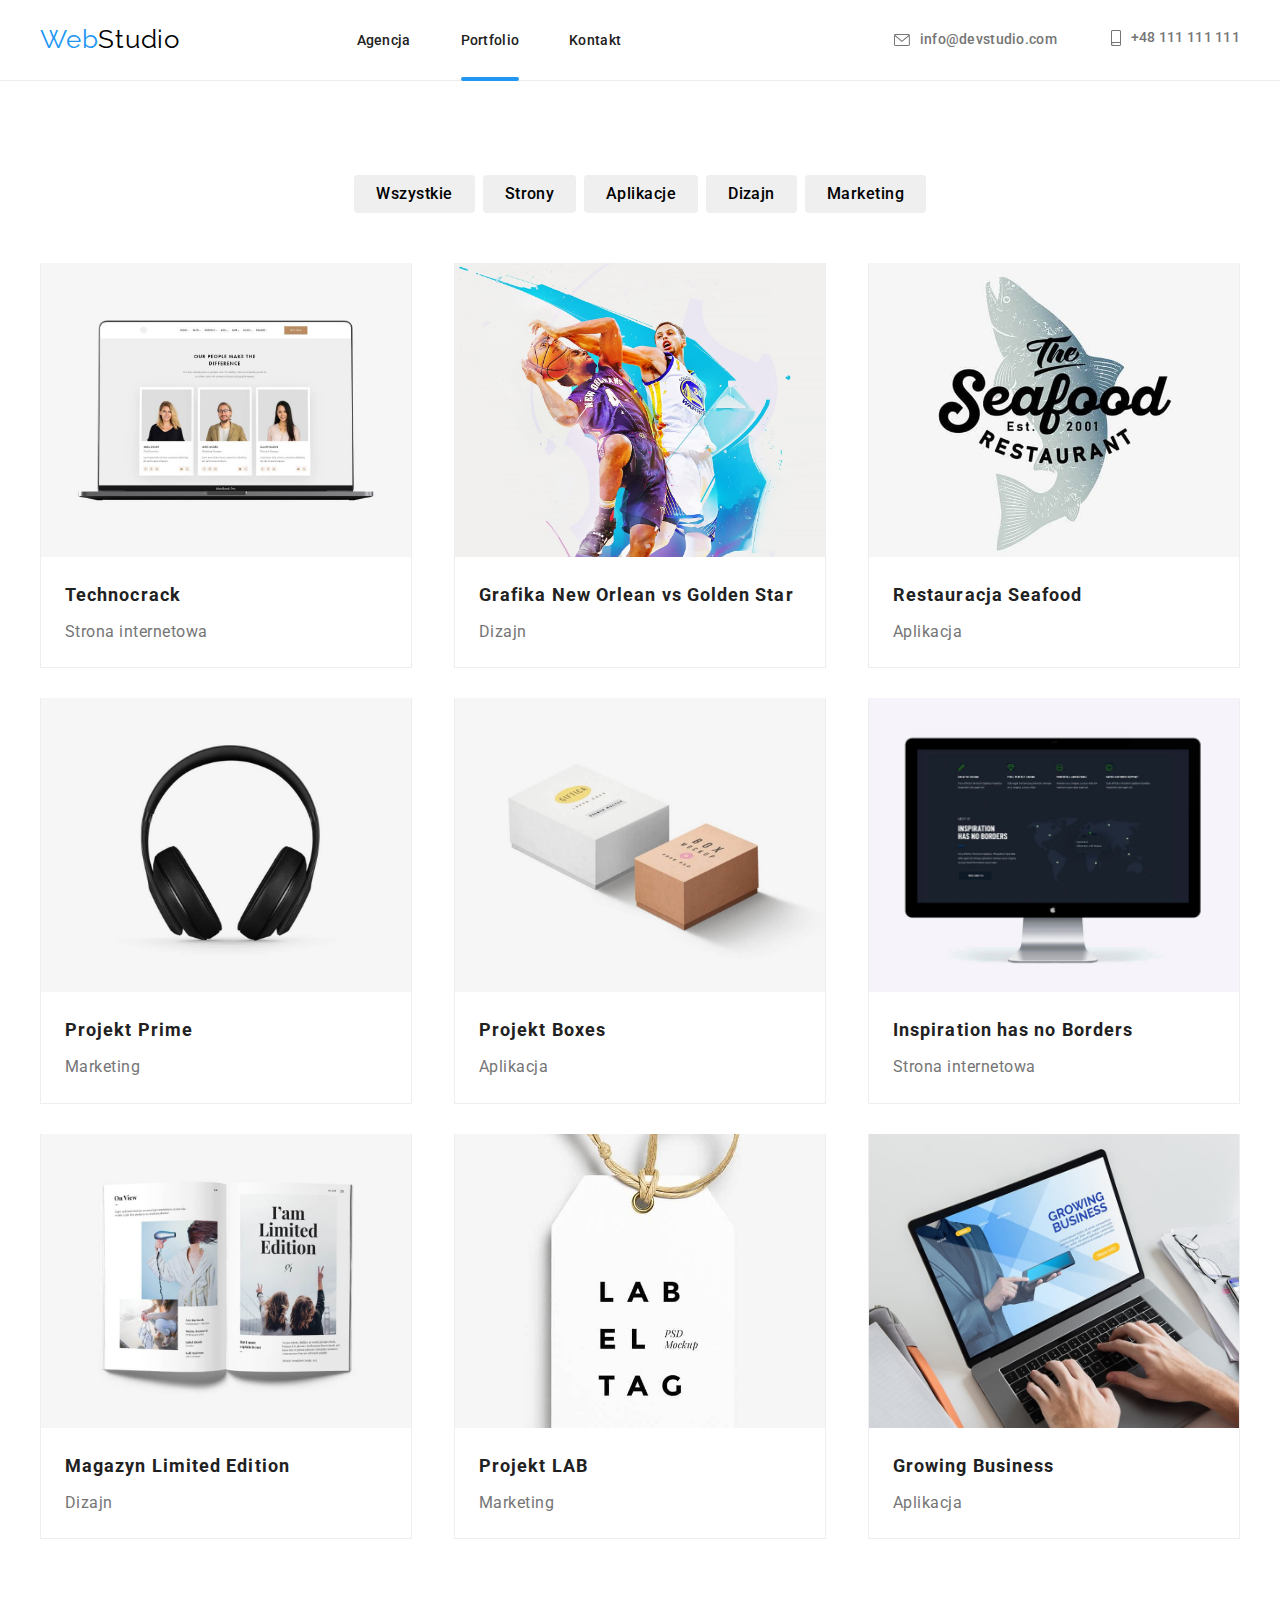
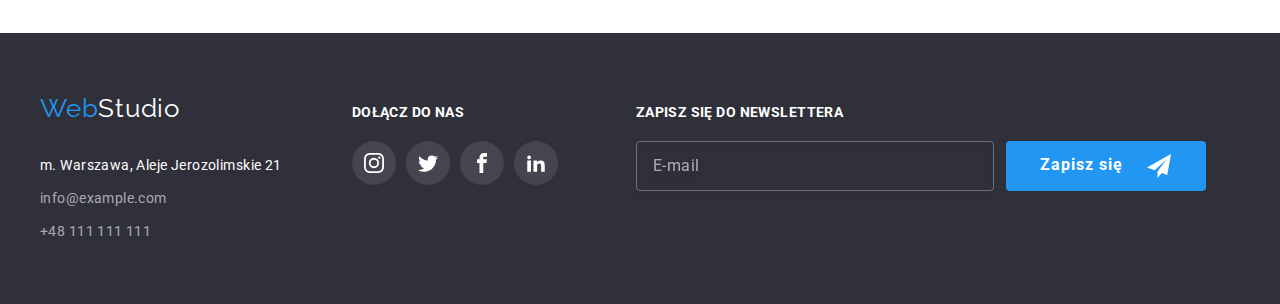
==== portfolio.html @ 0ddc04a1 "clone repository" ====
<!DOCTYPE html>
<html lang="pl"> 
<head>
    <meta charset="UTF-8">
    <meta http-equiv="X-UA-Compatible" content="IE=edge">
    <meta name="viewport" content="width=device-width, initial-scale=1.0">
    <title>Portfolio</title>
    <link
    rel="stylesheet"
    href="https://cdnjs.cloudflare.com/ajax/libs/modern-normalize/1.0.0/modern-normalize.min.css"/>
    <link rel="stylesheet" href="css/styles.css"/>
</head>
<body>
    <header>
      <div class="headline">
      <div class="container">
        <a href="" class="main-logo"><span class="first-word">Web</span>Studio</a>
        <nav class="menu">
          <ul class="menu-list">
            <li><a href="index.html" class="link">Agencja</a></li>
            <li><a href="portfolio.html" class="link active">Portfolio</a></li>
            <li><a href="/kontakt" class="link">Kontakt</a></li>
          </ul>
        </nav>
        <ul class="header-contact">
        <li><a href="mailto:info@devstudio.com" class="header-mail"><div class="contact-icons"><svg width="16px" height="12px"><use href="./images/icons.svg#icon-envelope"></use></svg>info@devstudio.com</div></a></li>
      <li><a href="tel:+48111111111" class="header-tel"><div class="contact-icons"><svg width="10px" height="16px"><use href="./images/icons.svg#icon-smartphone"></use></svg>+48 111 111 111</div></a></li>
      </ul>
      </div>
    </div>
    </header>
    <main> 
      <section class="section">
        <div class="container">
        <ul class="buttons">
            <li>
                <button type="button" class="first-button">Wszystkie</button>
            </li>
            <li>
                <button type="button" class="second-button">Strony</button>
            </li>
            <li>
                <button type="button" class="third-button">Aplikacje</button>
            </li>
            <li>
                <button type="button" class="fourth-button">Dizajn</button>
            </li>
            <li>
                <button type="button" class="fifth-button">Marketing</button>
            </li>
        </ul>
        <ul class="project-list"> 
              <li>
                <figure class="project-cards">
                  <div class="hidden">
                  <img class="project-images" src=images/portfolio-photo1.jpg alt="Zdjęcie laptopa z profilami trzech osób" 
                  width="370" height="294">
                  <p class="hidden-descriptions">Technocrack jest popularną platformą wykorzystywaną do rozpowszechniania koronawirusa. Firmy wykorzystują tę platformę do celów szpiegowskich i ataków na niezabezpieczone serwery konkurencji</p>
                  </div>
                  <figcaption class="images-description">
                    <p class="project-name">Technocrack</p>
                    <p class="project-filtres">Strona internetowa</p>
                  </figcaption>
                </figure>
              </li>
              <li>
                <figure class="project-cards">
                  <div class="hidden">
                  <img class="project-images-second" src=images/portfolio-photo2.jpg alt="Grafika z dwoma mężczyznami grającymi w koszykówkę" 
                  width="370" height="294">
                  <p class="hidden-descriptions">Technocrack jest popularną platformą wykorzystywaną do rozpowszechniania koronawirusa. Firmy wykorzystują tę platformę do celów szpiegowskich i ataków na niezabezpieczone serwery konkurencji</p> 
                </div>
                  <figcaption class="images-description">
                    <p class="project-name">Grafika New Orlean vs Golden Star</p>
                    <p class="project-filtres">Dizajn</p>
                  </figcaption>
                </figure>
              </li>
              <li>
                <figure class="project-cards">
                  <div class="hidden">
                  <img class="project-images" src=images/portfolio-photo3.jpg alt="Logo restauracji Seafood" width="370" height="294">
                  <p class="hidden-descriptions">Technocrack jest popularną platformą wykorzystywaną do rozpowszechniania koronawirusa. Firmy wykorzystują tę platformę do celów szpiegowskich i ataków na niezabezpieczone serwery konkurencji</p>
                </div>
                  <figcaption class="images-description">
                    <p class="project-name">Restauracja Seafood</p>
                    <p class="project-filtres">Aplikacja</p>
                  </figcaption>
                </figure>
              </li>
              <li>
                <figure class="project-cards">
                  <div class="hidden">
                  <img class="project-images" src=images/portfolio-photo4.jpg alt="Czarne słuchawki" width="370" height="294">
                  <p class="hidden-descriptions">Technocrack jest popularną platformą wykorzystywaną do rozpowszechniania koronawirusa. Firmy wykorzystują tę platformę do celów szpiegowskich i ataków na niezabezpieczone serwery konkurencji</p>
                </div>
                  <figcaption class="images-description">
                    <p class="project-name">Projekt Prime</p>
                    <p class="project-filtres">Marketing</p>
                  </figcaption>
                </figure>
              </li>
              <li>
                <figure class="project-cards">
                  <div class="hidden">
                  <img class="project-images" src=images/portfolio-photo5.jpg alt="Dwa pudełka" width="370" height="294">
                  <p class="hidden-descriptions">Technocrack jest popularną platformą wykorzystywaną do rozpowszechniania koronawirusa. Firmy wykorzystują tę platformę do celów szpiegowskich i ataków na niezabezpieczone serwery konkurencji</p>
                </div>
                  <figcaption class="images-description">
                    <p class="project-name">Projekt Boxes</p>
                    <p class="project-filtres">Aplikacja</p>
                  </figcaption>
                </figure>
              </li>
              <li>
                <figure class="project-cards">
                  <div class="hidden">
                  <img class="project-images" src=images/portfolio-photo6.jpg alt="Ekran monitora z otwartą stroną internetową" 
                  width="370" height="294">
                  <p class="hidden-descriptions">Technocrack jest popularną platformą wykorzystywaną do rozpowszechniania koronawirusa. Firmy wykorzystują tę platformę do celów szpiegowskich i ataków na niezabezpieczone serwery konkurencji</p>
                </div>
                  <figcaption class="images-description">
                    <p class="project-name">Inspiration has no Borders</p>
                    <p class="project-filtres">Strona internetowa</p>
                  </figcaption>
                </figure>
              </li>
              <li>
                <figure class="project-cards">
                  <div class="hidden">
                  <img class="project-images" src=images/portfolio-photo7.jpg alt="Otwarte czasopismo" width="370" height="294">
                  <p class="hidden-descriptions">Technocrack jest popularną platformą wykorzystywaną do rozpowszechniania koronawirusa. Firmy wykorzystują tę platformę do celów szpiegowskich i ataków na niezabezpieczone serwery konkurencji</p>
                </div>
                  <figcaption class="images-description">
                    <p class="project-name">Magazyn Limited Edition</p>
                    <p class="project-filtres">Dizajn</p>
                  </figcaption>
                </figure>
              </li>
              <li>
                <figure class="project-cards">
                  <div class="hidden">
                  <img class="project-images" src=images/portfolio-photo8.jpg alt="Etykieta z logiem marki" width="370" height="294">
                  <p class="hidden-descriptions">Technocrack jest popularną platformą wykorzystywaną do rozpowszechniania koronawirusa. Firmy wykorzystują tę platformę do celów szpiegowskich i ataków na niezabezpieczone serwery konkurencji</p> 
                </div>
                  <figcaption class="images-description">
                    <p class="project-name">Projekt LAB</p>
                    <p class="project-filtres">Marketing</p>
                  </figcaption>
                </figure>
              </li>
              <li>
                <figure class="project-cards">
                  <div class="hidden">
                  <img class="project-images" src=images/portfolio-photo9.jpg alt="Mężczyzna piszący na laptopie" width="370" height="294">
                  <p class="hidden-descriptions">Technocrack jest popularną platformą wykorzystywaną do rozpowszechniania koronawirusa. Firmy wykorzystują tę platformę do celów szpiegowskich i ataków na niezabezpieczone serwery konkurencji</p>
                </div>
                  <figcaption class="images-description">
                    <p class="project-name">Growing Business</p>
                    <p class="project-filtres">Aplikacja</p>
                  </figcaption>
                </figure>
              </li>
        </ul>
      </div>
      </section>
    </main>
    <footer>
      <div class="container footer-block">
      <div class="footer-description"> 
      <a href="" class="footer-logo"><span class="first-word">Web</span>Studio</a>
      <address>
        <p class="address">m. Warszawa, Aleje Jerozolimskie 21</p>
        <ul class="footer-contact">
       <li><a href="mailto:info@devstudio.com" class="footer-mail">info@example.com </a></li>
        <li><a href="tel:+48111111111" class="footer-tel">+48 111 111 111</a></li>
      </ul>
      </address>
</div>
<div class="footer-social-media">
  <p class="footer-media">Dołącz do nas</p>
  <ul class="social-media">
    <li>
      <a href="https://www.instagram.com/" class="footer-media-icons">
      <svg width="20px" height="20px">
        <use href="./images/icons.svg#icon-instagram"></use>
      </svg>
      </a>
    </li>
    <li>
      <a href="https://twitter.com/" class="footer-media-icons">
      <svg width="20px" height="20px">
      <use href="./images/icons.svg#icon-twitter"></use>
    </svg>
    </a>
  </li>
    <li>
      <a href="https://www.facebook.com/" class="footer-media-icons">
      <svg width="20px" height="20px">
      <use href="./images/icons.svg#icon-facebook"></use>
    </svg>
    </a>
  </li>
    <li>
      <a href="https://linkedin.com/" class="footer-media-icons">
      <svg width="20px" height="20px">
      <use href="./images/icons.svg#icon-linkedin"></use>
    </svg>
    </a>
  </li>
  </ul>
</div>
<div class="newsletter-block">
  <form class="newsletter">
<label class="newsletter-label">
 <p class="newsletter-title">Zapisz się do newslettera</p>
  <input class="newsletter-input" type="email" name="email" placeholder="E-mail"/>
</label>
<button type="submit" class="newsletter-btn">Zapisz się<svg width="24px" height="24px"><use href="./images/icons.svg#icon-icon-send"></use></svg></button>
  </form>
</div>
</div>
    </footer>
</body>
</html>
---- css/styles.css ----
@import url("https://fonts.googleapis.com/css2?family=Montserrat:wght@400;700&family=Raleway:wght@700&family=Roboto:wght@400;500;700;900&display=swap");

*{margin:0;
    padding:0;}

    .active::after {
        content:'';
        position:absolute;
        width: 100%;
height: 4px;
background: #2196F3;
border-radius: 2px;
bottom:-33px;
left:0;
    }
    .active {
    position: relative;
    }

body {
    color: #212121;
    font-family: 'Roboto', 'Raleway', 'Montserrat', sans-serif;
    background: #ffffff;
}

ul {
    list-style-type: none;
}

.container {
    max-width: 1200px;
margin: 0px auto;
padding: 0px;
}
.section {
    padding-top: 94px;
    padding-bottom: 94px;
}

/* -------- HEADER ------ */

.main-logo {
    color: #000000;
    font-family: 'Raleway';
    font-size: 26px;
    text-decoration: none;
    line-height: 1.2;
    letter-spacing: 0.03em; 
}

.first-word {
    color: #2196F3;
}

.link {
    font-weight: 500;
font-size: 14px;
text-decoration: none;
line-height: 1.1;
color:#212121;
letter-spacing: 0.02em;
transition: color 250ms cubic-bezier(0.4, 0, 0.2, 1) 0ms;
}

.link:hover, .link:focus {
    color: #2196F3;  
}

.header-mail, .header-tel {
    color: #757575;
    font-weight: 500;
font-size: 14px;
text-decoration: none;
line-height: 1.1;
letter-spacing: 0.02em;

}

.contact-icons:hover {
    color: #2196F3;
    fill: #2196F3;
}

.contact-icons:focus {
    color: #2196F3;
    fill: #2196F3;
    
}

.contact-icons {
fill:#757575;
transition: fill 250ms cubic-bezier(0.4, 0, 0.2, 1) 0ms, color 250ms cubic-bezier(0.4, 0, 0.2, 1) 0ms;
}


h1 {
    font-weight: 900;
font-size: 44px;
color: #FFFFFF;
line-height: 1.4;
letter-spacing: 0.06em;
margin-bottom: 30px;
}

.main-button {
    width: 200px;
    height: 50px;
    font-weight: 700;
font-size: 16px;
line-height: 1.9;
letter-spacing: 0.06em;
cursor: pointer;
background: #2196F3;
color:#FFFFFF;
border:none;
border-radius: 4px;
border:none;
box-shadow: none;
transition: box-shadow 250ms cubic-bezier(0.4, 0, 0.2, 1) 0ms;
}

.main-button:hover {
    box-shadow: 0px 4px 4px rgba(0, 0, 0, 0.15);
}

.main-button:focus {
    box-shadow: 0px 4px 4px rgba(0, 0, 0, 0.15);
}

.headline> .container {
    display:flex;
    flex-direction: row;
    justify-content:space-between;
    align-items: center;
    height: 80px;
    
}

.headline {
    border-bottom-width: 1px;
    border-bottom-style:  solid;
    border-bottom-color:  #ECECEC;
}

.menu-list > li {
    display: inline-block;
}

.menu-list:nth-child(-n+2) > li {
    margin-right: 46px;
}

.header-contact >li {
    display: inline-block;
}

.header-contact:last-child >li {
    margin-left: 50px;
}

.main-block {
    padding-top: 280px;
background-color: #2F303A;
display:flex;
justify-content: center;
align-items: center;
text-align: center;
padding-bottom: 280px;
background-image: url(../images/background.jpg), url(../images/overlay.png);
background-repeat: no-repeat;
background-position: 50% 50%;
max-width: 1600px;
background-size: cover;
width: 100%;
margin: 0 auto;
height: 600px;
}

.contact-icons {
    display:flex;
    gap:10px;
    justify-content: center;
    align-items: center;
}
/* ------- MAIN index ------- */

.features-list {
    font-size: 14px;
    line-height: 1.7;
    letter-spacing: 0.03em;
    color: #757575;
}

.features-title {
    font-weight: 700;
    line-height: 1.1;
    color: #212121;
    margin-top: 0;
    margin-bottom: 10px;
}

.features-description {
    margin-bottom:-94px;
}

.second-headers {
    font-weight: 700;
font-size: 36px;
line-height: 1.2;
letter-spacing: 0.03em;
text-align: center;
margin-bottom: 50px;
}

.name {
    font-weight: 500;
    font-size: 16px;
    line-height: 1.2;
    letter-spacing: 0.03em;
    text-align: center;
    margin-bottom: 10px;
}

.profession {
    font-size: 16px;
    line-height: 1.2;
    letter-spacing: 0.03em;
    color: #757575;
    text-align: center;
    margin-bottom: 16px;
}

.features-list {
    display: flex;
    flex-direction: row;
    gap:30px;
    
}
  
.images-list{
    display: flex;
    flex-direction: row;
    gap: 30px;
    margin-top: 50px;
}

.team-items{
    padding-left: 0px;
    margin-left: 0px;
display:flex;
    flex-direction:row ;
    gap:30px;
 margin-top: 50px;
}

.team-items  > li{
    width: 270px;
    height: 428px;
    background-color: #FFFFFF;
    box-shadow: 0px 1px 3px rgba(0, 0, 0, 0.12), 0px 1px 1px rgba(0, 0, 0, 0.14), 0px 2px 1px rgba(0, 0, 0, 0.2);
border-radius: 0px 0px 4px 4px;

}

 .team-images{
    margin-bottom: 30px;
    object-fit:cover;
   
   
    
}

.team {
    background-color: #F5F4FA;
}

.features-icons {
    background-color: #F5F4FA;
border-radius: 4px;
margin-bottom: 30px;
width:270px;
          height:120px;
          display:flex;
          align-items: center;
          justify-content: center;

}

.features-list {
    display: flex;
    justify-content: center;
align-items: center;
}

.social-media {
    display:flex;
    flex-direction: row;
    gap:10px;
    justify-content: center;
}
.media-icons {
    background-color: #fff;
border-radius: 50%;
width: 44px;
          height:44px;
          display:flex;
          align-items: center;
          justify-content: center;
          fill: #AFB1B8;
          cursor:pointer;
          transition: fill 250ms cubic-bezier(0.4, 0, 0.2, 1) 0ms,background-color 250ms cubic-bezier(0.4, 0, 0.2, 1) 0ms;
}

.media-icons:hover {
    fill: #fff;
    background-color: #2196F3;  
}

.media-icons:focus {
    fill: #fff;
    background-color: #2196F3; 
}

.clients {
    display:flex;
    flex-direction: row;
    gap:30px;
}
.clients-icons {
    border: 1px solid #AFB1B8;
border-radius: 4px;
width:170px;
 height:92px;
 display:flex;
          align-items: center;
          justify-content: center;
          fill: #afb1b8;
          cursor:pointer;
          transition: fill 250ms cubic-bezier(0.4, 0, 0.2, 1) 0ms, border 250ms cubic-bezier(0.4, 0, 0.2, 1) 0ms;
}

.clients-icons:hover {
   fill:#2196F3;
   border-color:#2196F3;
}
.clients-icons:focus {
    fill:#2196F3;
    border-color:#2196F3;
 }

.images-item {
    position:relative;
    height: 294px;
    width: 370;
}
.images-item >.label {
    position:absolute;
    bottom: 0;
    text-transform: uppercase;
    font-weight: 700;
font-size: 14px;
line-height: 1.1;
text-align: center;
letter-spacing: 0.03em;
background: rgba(47, 48, 58, 0.8);
width: 370px;
height: 70px;
color: #FFFFFF;
padding-top: 27px;
margin:0;
}

/* ---------MAIN portfolio ------- */

.first-button:hover, .second-button:hover, .third-button:hover, .fourth-button:hover, .fifth-button:hover {
    color: #FFFFFF;
    background-color: #2196F3;
    box-shadow: 0px 3px 1px rgba(0, 0, 0, 0.1), 0px 1px 2px rgba(0, 0, 0, 0.08), 0px 2px 2px rgba(0, 0, 0, 0.12);
    border-radius: 4px;
    border-color: #2196F3;
}

.first-button:focus, .second-button:focus, .third-button:focus, .fourth-button:focus, .fifth-button:focus {
    color: #FFFFFF;
    background-color: #2196F3;
    box-shadow: 0px 3px 1px rgba(0, 0, 0, 0.1), 0px 1px 2px rgba(0, 0, 0, 0.08), 0px 2px 2px rgba(0, 0, 0, 0.12);
    border-radius: 4px;
    border-color: #2196F3;
}

.first-button {
    width: 121px;
    height: 38px;
    font-weight: 500;
    font-size: 16px;
    line-height: 1.6;
    letter-spacing: 0.03em;
    cursor: pointer;
    border:none;
    border-radius: 4px;
    transition: color 250ms cubic-bezier(0.4, 0, 0.2, 1) 0ms, box-shadow 250ms cubic-bezier(0.4, 0, 0.2, 1) 0ms,
     border 250ms cubic-bezier(0.4, 0, 0.2, 1) 0ms,
     background-color 250ms cubic-bezier(0.4, 0, 0.2, 1) 0ms;
    
}

.second-button {
    width: 93px;
    height: 38px;
    font-weight: 500;
    font-size: 16px;
    line-height: 1.6;
    letter-spacing: 0.03em;
    cursor: pointer;
    border:none;
    border-radius: 4px;
    transition: color 250ms cubic-bezier(0.4, 0, 0.2, 1) 0ms, box-shadow 250ms cubic-bezier(0.4, 0, 0.2, 1) 0ms,
     border 250ms cubic-bezier(0.4, 0, 0.2, 1) 0ms,
     background-color 250ms cubic-bezier(0.4, 0, 0.2, 1) 0ms;
}

.third-button {
    width: 114px;
    height: 38px;
    font-weight: 500;
    font-size: 16px;
    line-height: 1.6;
    letter-spacing: 0.03em;
    cursor: pointer;
    border: none;
    border-radius: 4px;
    transition: color 250ms cubic-bezier(0.4, 0, 0.2, 1) 0ms, box-shadow 250ms cubic-bezier(0.4, 0, 0.2, 1) 0ms,
     border 250ms cubic-bezier(0.4, 0, 0.2, 1) 0ms,
     background-color 250ms cubic-bezier(0.4, 0, 0.2, 1) 0ms;
}

.fourth-button {
    width: 91px;
    height: 38px;
    font-weight: 500;
    font-size: 16px;
    line-height: 1.6;
    letter-spacing: 0.03em;
    cursor: pointer;
    border: none;
    border-radius: 4px;
    transition: color 250ms cubic-bezier(0.4, 0, 0.2, 1) 0ms, box-shadow 250ms cubic-bezier(0.4, 0, 0.2, 1) 0ms,
     border 250ms cubic-bezier(0.4, 0, 0.2, 1) 0ms,
     background-color 250ms cubic-bezier(0.4, 0, 0.2, 1) 0ms;
}

.fifth-button {
    width: 121px;
    height: 38px;
    font-weight: 500;
    font-size: 16px;
    line-height: 1.6;
    letter-spacing: 0.03em;
    cursor: pointer;
    border: none;
    border-radius: 4px;
    transition: color 250ms cubic-bezier(0.4, 0, 0.2, 1) 0ms, box-shadow 250ms cubic-bezier(0.4, 0, 0.2, 1) 0ms,
     border 250ms cubic-bezier(0.4, 0, 0.2, 1) 0ms,
     background-color 250ms cubic-bezier(0.4, 0, 0.2, 1) 0ms;
}

.project-name {
    font-weight: 700;
    font-size: 18px;
    line-height: 2;
    letter-spacing: 0.06em;
    margin-bottom: 4px;
}

.project-filtres {
    font-size: 16px;
    line-height: 1.9;
    color: #757575;
    letter-spacing: 0.03em;
}

.project-list {
    display:flex;
    flex-wrap: wrap;
    justify-content: space-between;
    gap: 30px;
}

.project-cards:hover {
    box-shadow: 0px 1px 1px rgba(0, 0, 0, 0.12), 0px 4px 4px rgba(0, 0, 0, 0.06), 1px 4px 6px rgba(0, 0, 0, 0.16);
cursor:pointer;
}
.project-cards {
    transition: box-shadow 250ms cubic-bezier(0.4, 0, 0.2, 1) 0ms;
}
.project-images {
    object-fit: cover;
    
}
.hidden {
position:relative;
    overflow: hidden;  
    width:370px; 
    height:294px;
}

.hidden-descriptions {
    background-color: rgba(33, 150, 243, 0.9);
    position: absolute;
    width: 370px;
height: 294px;
font-weight: 400;
font-size: 18px;
line-height: 1.55;
letter-spacing: 0.03em;
color: #FFFFFF;
padding-left:24px;
padding-top: 49px;
text-align: left;
padding-right: 45px;
top:0;
transform: translate(0%,100%); 
transition: transform 250ms cubic-bezier(0.4, 0, 0.2, 1) 0ms ;

}
.hidden:hover .hidden-descriptions {
    transform: translate(0%,0%); 
}
.images-description:hover .hidden-descriptions{
    transform: translate(0%,0%); 
}
.project-images-second {
    object-fit: cover;
    object-position: 100% 15%;
}

.container > .buttons {
    display: flex;
    gap:8px;
    justify-content: center;
    margin-bottom: 50px;
}

.project-list > li {
    border-bottom-width: 1px;
    border-bottom-style: solid;
    border-bottom-color: #eeeeee;
    border-right-width: 1px;
    border-right-style: solid;
    border-right-color: #eeeeee;
    border-left-width: 1px;
    border-left-style: solid;
    border-left-color: #eeeeee;
}


.images-description {
    padding-top:20px;
    padding-bottom: 20px;
    padding-left: 24px;
}

/* ------- FOOTER ----- */

.footer-logo {
    font-family: 'Raleway';
    font-size: 26px;
    text-decoration: none;
    line-height: 1.2;
    letter-spacing: 0.03em;
    color: #FFFFFF;
}

.address {
    font-size: 14px;
    line-height: 1.7;
    letter-spacing: 0.03em;
    font-style: normal;
    color: #FFFFFF;
    margin-top: 30px;
    margin-bottom: 9px;
}

.footer-mail, .footer-tel {
    font-size: 14px;
    line-height: 1.7;
    letter-spacing: 0.03em;
    font-style: normal;
    text-decoration: none;
    color: rgba(255, 255, 255, 0.6);
    transition: color 250ms cubic-bezier(0.4, 0, 0.2, 1) 0ms;
}

.footer-mail:hover, .footer-tel:hover {
    color: #2196F3;
}

.footer-mail:focus, .footer-tel:focus {
    color: #2196F3;
}

footer {
    
    background-color: #2F303A;
}

.footer-description {
    padding-top:60px;
    padding-bottom: 60px;
    display: flex;
    flex-direction: column;
    justify-content: flex-start;
    margin-right: 70px;
}

.footer-contact {
    display: flex;
    flex-direction: column;
    gap:9px;

}
.footer-media {
    font-weight: 700;
font-size: 14px;
line-height: 1.1;
letter-spacing: 0.03em;
text-transform: uppercase;
color: #FFFFFF;
padding-top: 72px;

}

.footer-social-media {
display: flex;
flex-direction: column;
align-items: flex-start;
gap:20px;
margin-right: 78px;
}

.footer-block {
    display: flex;
    flex-direction: row;
    justify-content: flex-start;
}

.footer-media-icons {
    background-color: rgba(255, 255, 255, 0.1);
border-radius: 50%;
width: 44px;
          height:44px;
          display:flex;
          align-items: center;
          justify-content: center;
          fill: #fff;
          cursor:pointer;
          transition: fill 250ms cubic-bezier(0.4, 0, 0.2, 1) 0ms, background-color 250ms cubic-bezier(0.4, 0, 0.2, 1) 0ms;
}

.footer-media-icons:hover {
    fill: #fff;
    background-color: #2196F3; 
}

.footer-media-icons:focus {
    fill: #fff;
    background-color: #2196F3;   
}

.newsletter-btn {
    width: 200px;
height: 50px;
background-color: #2196F3;
color:#fff;
border-radius: 4px;
font-weight: 700;
font-size: 16px;
line-height: 1.9;
display: flex;
align-items: center;
gap:24px;
text-align: center;

letter-spacing: 0.06em;
border:none;
justify-content:center;
transition: box-shadow 250ms cubic-bezier(0.4, 0, 0.2, 1) 0ms
}



.newsletter-btn:hover, .newsletter-btn:focus {
    box-shadow: 0px 4px 4px rgba(0, 0, 0, 0.15);
}
.newsletter-title {
    font-weight: 700;
    font-size: 14px;
    line-height: 1.1;
    letter-spacing: 0.03em;
    text-transform: uppercase;
    color: #FFFFFF;
}

.newsletter-input::placeholder {
    font-size: 16px;
line-height: 1.25px;
letter-spacing: 0.03em;
color: rgba(255, 255, 255, 0.6);

}




.newsletter-label {
display: flex;
flex-direction: column;
gap:20px;
padding-top:72px;
}


.newsletter {
display: flex;
flex-direction: row;
align-items: flex-end;
gap:12px;
}

.newsletter-input {
    width: 358px;
height: 50px;
border: 1px solid rgba(255, 255, 255, 0.3);
filter: drop-shadow(0px 4px 4px rgba(0, 0, 0, 0.15));
border-radius: 4px;
background-color:inherit;
font-size: 16px;
line-height: 1.25px;
letter-spacing: 0.03em;
color:#FFFFFF;
padding-left: 16px;
outline-color:#2196F3;
transition: outline-color 250ms cubic-bezier(0.4, 0, 0.2, 1) 0ms; 
}



.backdrop {
    background: rgba(0, 0, 0, 0.2);
    width:100%;
    height:100%;
position: fixed;
left:0;
top:0;
transition: transform 500ms linear 0ms, visibility 500ms linear 0ms, opacity 500ms linear 0ms;
}
.is-hidden {
    opacity:0;
    visibility: hidden;
    pointer-events: none;
    transform:scale(0,X);
}

.modal {
    position: absolute;
    width: 528px;
    height: 581px;
    background-color: #FFFFFF;
box-shadow: 0px 1px 3px rgba(0, 0, 0, 0.12), 0px 1px 1px rgba(0, 0, 0, 0.14), 0px 2px 1px rgba(0, 0, 0, 0.2);
border-radius: 4px;
display: flex;
justify-content: flex-end;
top: 50%;
  left: 50%; 
  transform: translate(-50%, -50%);
  
}

.close-btn {
    position: absolute;
    width:30px;
    height:30px;
    background-color: #FFFFFF;
border: 1px solid rgba(0, 0, 0, 0.1);
border-radius: 50%;
display:flex;
justify-content: center;
align-items: center;
cursor:pointer;
margin-top:8px;
margin-right: 8px;


}

.modal-sheet {
    position: absolute ;
    display: flex;
    flex-direction: column;
    margin:0;
    padding:0;
    left:40px;
    top:40px;
}

#form-head {
    font-weight: 700;
font-size: 20px;
line-height: 1.15;
text-align: center;
letter-spacing: 0.03em;

color: #212121;
margin-bottom:12px;
}
.form-part {
    display:flex;
    flex-direction:column;
margin-bottom:10px;
gap:4px;

}
.form-icons>input {
    width: 448px;
height: 40px;
border: 1px solid rgba(33, 33, 33, 0.2);
border-radius: 4px;
padding-left: 40px;


}
.form-icons {
 position:relative;
 
}

.form-icons>svg {
    position: absolute;
}
.person {
    top:14px;
    left:15px;
}
.tel {
    top:13.26px;
    left:14.27px;
}

.envelope {
    top:14px;
    left:13.5px;
}

.input-title {
    font-size: 12px;
line-height: 1.2;
letter-spacing: 0.01em;
color: #757575;

}

.form-btn {
    width: 200px;
height: 50px;
background: #2196F3;
box-shadow: 0px 4px 4px rgba(0, 0, 0, 0.15);
border-radius: 4px;
border:none;
margin-left:124px;
margin-top:30px;
font-weight: 700;
font-size: 16px;
line-height: 1.9;
letter-spacing: 0.06em;
color: #FFFFFF;
margin-bottom:40px;
cursor:pointer;

}
.policy {
    font-size: 14px;
line-height: 1.7px;
letter-spacing: 0.03em;
color: #2196F3;
text-decoration:underline;
}
.form-part > textarea {
    width: 448px;
height: 120px;
border: 1px solid rgba(33, 33, 33, 0.2);
border-radius: 4px;
margin-top:4px;
padding-left:16px;
padding-top: 12px;
outline-color:#2196F3;
    transition: outline-color 250ms cubic-bezier(0.4, 0, 0.2, 1) 0ms; 
}

.checkbox {
    font-size: 14px;
line-height: 1.7px;
letter-spacing: 0.03em;
color: #757575;
display: flex;
align-items: center;
gap:8px;
margin-left: 15px;
margin-top:25px;

}
.checkbox >a {
    font-size: 14px;
    line-height: 1.7px;
    letter-spacing: 0.03em; 
}
.checkbox-label::before {
    display: inline-block;
    content: "";
    width:16px;
    height:15px;
    border: 2px solid #000000;
    border-radius: 2px;
    margin-right:7px ;
}

.checkbox-policy:checked + .checkbox-label::before {
background-color: #2196F3;
border: none;
background-image: url(../images/check.svg);
background-repeat: no-repeat;

}

.checkbox-policy {
    appearance: none;
    opacity: 0;
}



.form-icons:focus-within {
    outline-color: #2196F3;
    border-color: #2196F3;
  fill:#2196F3;
  transition: fill 250ms cubic-bezier(0.4, 0, 0.2, 1) 0ms, outline-color 250ms cubic-bezier(0.4, 0, 0.2, 1) 0ms;
}
textarea::placeholder {
    font-size: 12px;
    line-height: 1.2;
    letter-spacing: 0.01em;
    color: rgba(117, 117, 117, 0.5);
    
    
    
}

 .form-icons> input:focus-within {
    outline-color:#2196F3;
    transition: outline-color 250ms cubic-bezier(0.4, 0, 0.2, 1) 0ms; 
 }
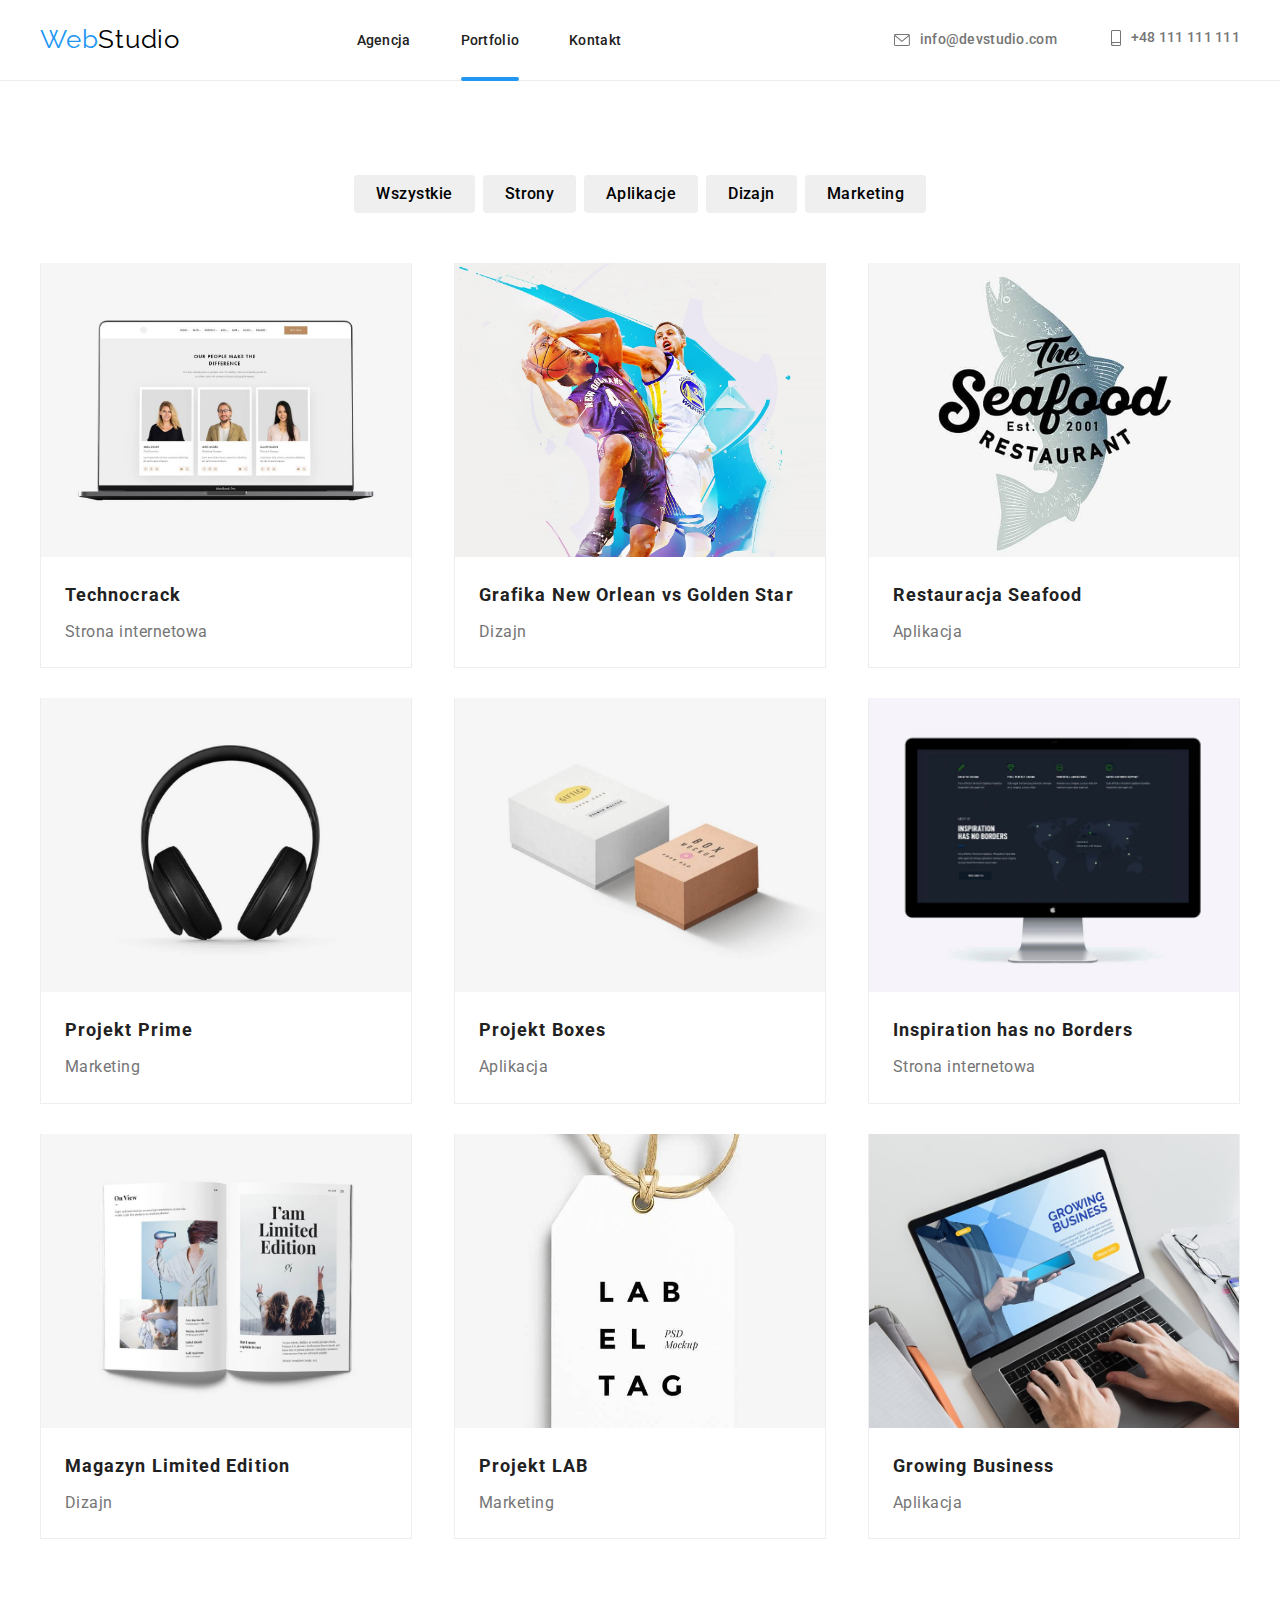
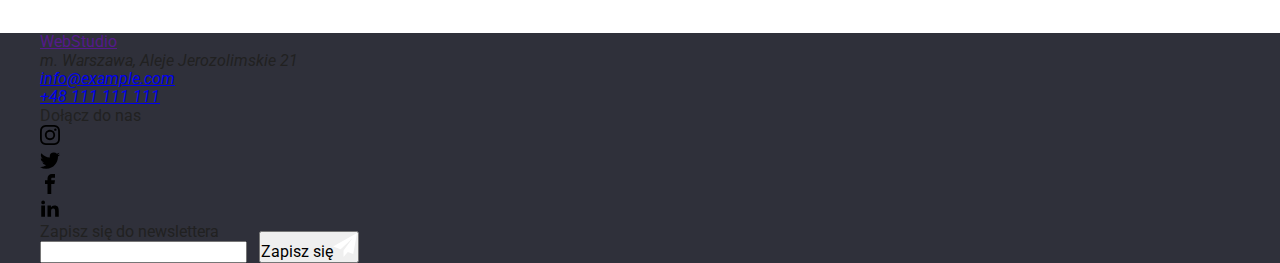
==== commit 1cb387d3: "index BEM" ====
--- a/portfolio.html
+++ b/portfolio.html
@@ -14,17 +14,17 @@
     <header>
       <div class="headline">
       <div class="container">
-        <a href="" class="main-logo"><span class="first-word">Web</span>Studio</a>
+        <a href="" class="main-logo"><span class="main-logo--decoration">Web</span>Studio</a>
         <nav class="menu">
-          <ul class="menu-list">
-            <li><a href="index.html" class="link">Agencja</a></li>
-            <li><a href="portfolio.html" class="link active">Portfolio</a></li>
-            <li><a href="/kontakt" class="link">Kontakt</a></li>
+          <ul class="menu__list">
+            <li class="menu__item"><a href="index.html" class="menu__link">Agencja</a></li>
+            <li class="menu__item"><a href="portfolio.html" class="menu__link menu__link--active">Portfolio</a></li>
+            <li class="menu__item"><a href="/kontakt" class="menu__link">Kontakt</a></li>
           </ul>
         </nav>
         <ul class="header-contact">
-        <li><a href="mailto:info@devstudio.com" class="header-mail"><div class="contact-icons"><svg width="16px" height="12px"><use href="./images/icons.svg#icon-envelope"></use></svg>info@devstudio.com</div></a></li>
-      <li><a href="tel:+48111111111" class="header-tel"><div class="contact-icons"><svg width="10px" height="16px"><use href="./images/icons.svg#icon-smartphone"></use></svg>+48 111 111 111</div></a></li>
+        <li class="header-contact__item"><a href="mailto:info@devstudio.com" class="header-contact__link"><div class="header-contact__icons"><svg width="16px" height="12px"><use href="./images/icons.svg#icon-envelope"></use></svg>info@devstudio.com</div></a></li>
+      <li class="header-contact__item"><a href="tel:+48111111111" class="header-contact__link"><div class="header-contact__icons"><svg width="10px" height="16px"><use href="./images/icons.svg#icon-smartphone"></use></svg>+48 111 111 111</div></a></li>
       </ul>
       </div>
     </div>
@@ -168,7 +168,7 @@
     <footer>
       <div class="container footer-block">
       <div class="footer-description"> 
-      <a href="" class="footer-logo"><span class="first-word">Web</span>Studio</a>
+      <a href="" class="footer-logo"><span class="footer-logo--decoration">Web</span>Studio</a>
       <address>
         <p class="address">m. Warszawa, Aleje Jerozolimskie 21</p>
         <ul class="footer-contact">
--- a/css/styles.css
+++ b/css/styles.css
@@ -3,7 +3,7 @@
 *{margin:0;
     padding:0;}
 
-    .active::after {
+    .menu__link--active::after {
         content:'';
         position:absolute;
         width: 100%;
@@ -13,7 +13,7 @@
 bottom:-33px;
 left:0;
     }
-    .active {
+    .menu__link--active {
     position: relative;
     }
 
@@ -48,11 +48,11 @@
     letter-spacing: 0.03em; 
 }
 
-.first-word {
+.main-logo--decoration {
     color: #2196F3;
 }
 
-.link {
+.menu__link {
     font-weight: 500;
 font-size: 14px;
 text-decoration: none;
@@ -62,11 +62,11 @@
 transition: color 250ms cubic-bezier(0.4, 0, 0.2, 1) 0ms;
 }
 
-.link:hover, .link:focus {
+.menu__link:hover, .mwnu__link:focus {
     color: #2196F3;  
 }
 
-.header-mail, .header-tel {
+.header-contact__link {
     color: #757575;
     font-weight: 500;
 font-size: 14px;
@@ -76,18 +76,18 @@
 
 }
 
-.contact-icons:hover {
+.header-contact__icons:hover {
     color: #2196F3;
     fill: #2196F3;
 }
 
-.contact-icons:focus {
+.header-contact__icons:focus {
     color: #2196F3;
     fill: #2196F3;
     
 }
 
-.contact-icons {
+.header-contact__icons {
 fill:#757575;
 transition: fill 250ms cubic-bezier(0.4, 0, 0.2, 1) 0ms, color 250ms cubic-bezier(0.4, 0, 0.2, 1) 0ms;
 }
@@ -102,7 +102,7 @@
 margin-bottom: 30px;
 }
 
-.main-button {
+.button {
     width: 200px;
     height: 50px;
     font-weight: 700;
@@ -110,7 +110,7 @@
 line-height: 1.9;
 letter-spacing: 0.06em;
 cursor: pointer;
-background: #2196F3;
+background-color: #2196F3;
 color:#FFFFFF;
 border:none;
 border-radius: 4px;
@@ -119,11 +119,11 @@
 transition: box-shadow 250ms cubic-bezier(0.4, 0, 0.2, 1) 0ms;
 }
 
-.main-button:hover {
+.button:hover {
     box-shadow: 0px 4px 4px rgba(0, 0, 0, 0.15);
 }
 
-.main-button:focus {
+.button:focus {
     box-shadow: 0px 4px 4px rgba(0, 0, 0, 0.15);
 }
 
@@ -142,23 +142,23 @@
     border-bottom-color:  #ECECEC;
 }
 
-.menu-list > li {
+.menu__item {
     display: inline-block;
 }
 
-.menu-list:nth-child(-n+2) > li {
+.menu__list:nth-child(-n+2) .menu__item {
     margin-right: 46px;
 }
 
-.header-contact >li {
+.header-contact .header-contact__item {
     display: inline-block;
 }
 
-.header-contact:last-child >li {
+.header-contact:last-child .header-contact__item {
     margin-left: 50px;
 }
 
-.main-block {
+.section--main {
     padding-top: 280px;
 background-color: #2F303A;
 display:flex;
@@ -176,7 +176,7 @@
 height: 600px;
 }
 
-.contact-icons {
+.header-contact__icons {
     display:flex;
     gap:10px;
     justify-content: center;
@@ -184,97 +184,18 @@
 }
 /* ------- MAIN index ------- */
 
-.features-list {
+.features__list {
     font-size: 14px;
     line-height: 1.7;
     letter-spacing: 0.03em;
     color: #757575;
-}
-
-.features-title {
-    font-weight: 700;
-    line-height: 1.1;
-    color: #212121;
-    margin-top: 0;
-    margin-bottom: 10px;
-}
-
-.features-description {
-    margin-bottom:-94px;
-}
-
-.second-headers {
-    font-weight: 700;
-font-size: 36px;
-line-height: 1.2;
-letter-spacing: 0.03em;
-text-align: center;
-margin-bottom: 50px;
-}
-
-.name {
-    font-weight: 500;
-    font-size: 16px;
-    line-height: 1.2;
-    letter-spacing: 0.03em;
-    text-align: center;
-    margin-bottom: 10px;
-}
-
-.profession {
-    font-size: 16px;
-    line-height: 1.2;
-    letter-spacing: 0.03em;
-    color: #757575;
-    text-align: center;
-    margin-bottom: 16px;
-}
-
-.features-list {
     display: flex;
     flex-direction: row;
     gap:30px;
-    
-}
-  
-.images-list{
-    display: flex;
-    flex-direction: row;
-    gap: 30px;
-    margin-top: 50px;
-}
-
-.team-items{
-    padding-left: 0px;
-    margin-left: 0px;
-display:flex;
-    flex-direction:row ;
-    gap:30px;
- margin-top: 50px;
-}
-
-.team-items  > li{
-    width: 270px;
-    height: 428px;
-    background-color: #FFFFFF;
-    box-shadow: 0px 1px 3px rgba(0, 0, 0, 0.12), 0px 1px 1px rgba(0, 0, 0, 0.14), 0px 2px 1px rgba(0, 0, 0, 0.2);
-border-radius: 0px 0px 4px 4px;
-
-}
-
- .team-images{
-    margin-bottom: 30px;
-    object-fit:cover;
-   
-   
-    
-}
-
-.team {
-    background-color: #F5F4FA;
-}
-
-.features-icons {
+    justify-content: center;
+align-items: center;
+}
+.features__icons {
     background-color: #F5F4FA;
 border-radius: 4px;
 margin-bottom: 30px;
@@ -286,19 +207,95 @@
 
 }
 
-.features-list {
+
+.features__title {
+    font-weight: 700;
+    line-height: 1.1;
+    color: #212121;
+    margin-top: 0;
+    margin-bottom: 10px;
+}
+
+.features__description {
+    margin-bottom:-94px;
+}
+
+.section__header {
+    font-weight: 700;
+font-size: 36px;
+line-height: 1.2;
+letter-spacing: 0.03em;
+text-align: center;
+margin-bottom: 50px;
+}
+
+.persons__name {
+    font-weight: 500;
+    font-size: 16px;
+    line-height: 1.2;
+    letter-spacing: 0.03em;
+    text-align: center;
+    margin-bottom: 10px;
+}
+
+.persons__profession {
+    font-size: 16px;
+    line-height: 1.2;
+    letter-spacing: 0.03em;
+    color: #757575;
+    text-align: center;
+    margin-bottom: 16px;
+}
+
+
+  
+.activities{
     display: flex;
-    justify-content: center;
-align-items: center;
-}
-
-.social-media {
+    flex-direction: row;
+    gap: 30px;
+    margin-top: 50px;
+}
+
+.persons{
+    padding-left: 0px;
+    margin-left: 0px;
+display:flex;
+    flex-direction:row ;
+    gap:30px;
+ margin-top: 50px;
+}
+
+.persons__items{
+    width: 270px;
+    height: 428px;
+    background-color: #FFFFFF;
+    box-shadow: 0px 1px 3px rgba(0, 0, 0, 0.12), 0px 1px 1px rgba(0, 0, 0, 0.14), 0px 2px 1px rgba(0, 0, 0, 0.2);
+border-radius: 0px 0px 4px 4px;
+
+}
+
+ .persons__images{
+    margin-bottom: 30px;
+    object-fit:cover;
+   
+   
+    
+}
+
+.section--team {
+    background-color: #F5F4FA;
+}
+
+
+
+
+.media {
     display:flex;
     flex-direction: row;
     gap:10px;
     justify-content: center;
 }
-.media-icons {
+.media__icons {
     background-color: #fff;
 border-radius: 50%;
 width: 44px;
@@ -311,12 +308,12 @@
           transition: fill 250ms cubic-bezier(0.4, 0, 0.2, 1) 0ms,background-color 250ms cubic-bezier(0.4, 0, 0.2, 1) 0ms;
 }
 
-.media-icons:hover {
+.media__icons:hover {
     fill: #fff;
     background-color: #2196F3;  
 }
 
-.media-icons:focus {
+.media__icons:focus {
     fill: #fff;
     background-color: #2196F3; 
 }
@@ -326,7 +323,7 @@
     flex-direction: row;
     gap:30px;
 }
-.clients-icons {
+.clients__icons {
     border: 1px solid #AFB1B8;
 border-radius: 4px;
 width:170px;
@@ -339,21 +336,21 @@
           transition: fill 250ms cubic-bezier(0.4, 0, 0.2, 1) 0ms, border 250ms cubic-bezier(0.4, 0, 0.2, 1) 0ms;
 }
 
-.clients-icons:hover {
+.clients__icons:hover {
    fill:#2196F3;
    border-color:#2196F3;
 }
-.clients-icons:focus {
+.clients__icons:focus {
     fill:#2196F3;
     border-color:#2196F3;
  }
 
-.images-item {
+.activities__item {
     position:relative;
     height: 294px;
     width: 370;
 }
-.images-item >.label {
+.activities__label {
     position:absolute;
     bottom: 0;
     text-transform: uppercase;
@@ -562,7 +559,7 @@
 
 /* ------- FOOTER ----- */
 
-.footer-logo {
+.bottom__logo {
     font-family: 'Raleway';
     font-size: 26px;
     text-decoration: none;
@@ -571,7 +568,7 @@
     color: #FFFFFF;
 }
 
-.address {
+.bottom__address {
     font-size: 14px;
     line-height: 1.7;
     letter-spacing: 0.03em;
@@ -581,7 +578,7 @@
     margin-bottom: 9px;
 }
 
-.footer-mail, .footer-tel {
+.bottom__link{
     font-size: 14px;
     line-height: 1.7;
     letter-spacing: 0.03em;
@@ -591,11 +588,11 @@
     transition: color 250ms cubic-bezier(0.4, 0, 0.2, 1) 0ms;
 }
 
-.footer-mail:hover, .footer-tel:hover {
+.bottom__link:hover {
     color: #2196F3;
 }
 
-.footer-mail:focus, .footer-tel:focus {
+.bottom__link:focus {
     color: #2196F3;
 }
 
@@ -604,7 +601,11 @@
     background-color: #2F303A;
 }
 
-.footer-description {
+.bottom__logo--decoration {
+    color: #2196F3;
+}
+
+.bottom {
     padding-top:60px;
     padding-bottom: 60px;
     display: flex;
@@ -613,13 +614,13 @@
     margin-right: 70px;
 }
 
-.footer-contact {
+.bottom__contact {
     display: flex;
     flex-direction: column;
     gap:9px;
 
 }
-.footer-media {
+.footer-social__headline {
     font-weight: 700;
 font-size: 14px;
 line-height: 1.1;
@@ -630,7 +631,7 @@
 
 }
 
-.footer-social-media {
+.footer-social{
 display: flex;
 flex-direction: column;
 align-items: flex-start;
@@ -638,61 +639,28 @@
 margin-right: 78px;
 }
 
-.footer-block {
+.container--last-part {
     display: flex;
     flex-direction: row;
     justify-content: flex-start;
 }
 
-.footer-media-icons {
+.media__icons--footer {
     background-color: rgba(255, 255, 255, 0.1);
-border-radius: 50%;
-width: 44px;
-          height:44px;
-          display:flex;
-          align-items: center;
-          justify-content: center;
           fill: #fff;
-          cursor:pointer;
-          transition: fill 250ms cubic-bezier(0.4, 0, 0.2, 1) 0ms, background-color 250ms cubic-bezier(0.4, 0, 0.2, 1) 0ms;
-}
-
-.footer-media-icons:hover {
-    fill: #fff;
-    background-color: #2196F3; 
-}
-
-.footer-media-icons:focus {
-    fill: #fff;
-    background-color: #2196F3;   
-}
-
-.newsletter-btn {
-    width: 200px;
-height: 50px;
-background-color: #2196F3;
-color:#fff;
-border-radius: 4px;
-font-weight: 700;
-font-size: 16px;
-line-height: 1.9;
+}
+
+
+.button--newsletter { 
 display: flex;
 align-items: center;
 gap:24px;
 text-align: center;
-
-letter-spacing: 0.06em;
-border:none;
 justify-content:center;
-transition: box-shadow 250ms cubic-bezier(0.4, 0, 0.2, 1) 0ms
-}
-
-
-
-.newsletter-btn:hover, .newsletter-btn:focus {
-    box-shadow: 0px 4px 4px rgba(0, 0, 0, 0.15);
-}
-.newsletter-title {
+
+}
+
+.newsletter__title {
     font-weight: 700;
     font-size: 14px;
     line-height: 1.1;
@@ -712,7 +680,7 @@
 
 
 
-.newsletter-label {
+.newsletter__label {
 display: flex;
 flex-direction: column;
 gap:20px;
@@ -727,7 +695,7 @@
 gap:12px;
 }
 
-.newsletter-input {
+.newsletter__input {
     width: 358px;
 height: 50px;
 border: 1px solid rgba(255, 255, 255, 0.3);
@@ -776,7 +744,7 @@
   
 }
 
-.close-btn {
+.modal__btn {
     position: absolute;
     width:30px;
     height:30px;
@@ -793,7 +761,7 @@
 
 }
 
-.modal-sheet {
+.modal__form{
     position: absolute ;
     display: flex;
     flex-direction: column;
@@ -803,7 +771,7 @@
     top:40px;
 }
 
-#form-head {
+#modal__head {
     font-weight: 700;
 font-size: 20px;
 line-height: 1.15;
@@ -813,14 +781,14 @@
 color: #212121;
 margin-bottom:12px;
 }
-.form-part {
+.modal__label{
     display:flex;
     flex-direction:column;
 margin-bottom:10px;
 gap:4px;
 
 }
-.form-icons>input {
+.modal__input {
     width: 448px;
 height: 40px;
 border: 1px solid rgba(33, 33, 33, 0.2);
@@ -829,29 +797,29 @@
 
 
 }
-.form-icons {
+.modal__icons {
  position:relative;
  
 }
 
-.form-icons>svg {
-    position: absolute;
-}
-.person {
+.modal__person {
     top:14px;
     left:15px;
-}
-.tel {
+    position: absolute;
+}
+.modal__tel {
     top:13.26px;
     left:14.27px;
-}
-
-.envelope {
+    position: absolute;
+}
+
+.modal__envelope {
     top:14px;
     left:13.5px;
-}
-
-.input-title {
+    position: absolute;
+}
+
+.modal__title {
     font-size: 12px;
 line-height: 1.2;
 letter-spacing: 0.01em;
@@ -877,14 +845,14 @@
 cursor:pointer;
 
 }
-.policy {
+.checkbox__link {
     font-size: 14px;
 line-height: 1.7px;
 letter-spacing: 0.03em;
 color: #2196F3;
 text-decoration:underline;
 }
-.form-part > textarea {
+.modal__textarea {
     width: 448px;
 height: 120px;
 border: 1px solid rgba(33, 33, 33, 0.2);
@@ -908,12 +876,8 @@
 margin-top:25px;
 
 }
-.checkbox >a {
-    font-size: 14px;
-    line-height: 1.7px;
-    letter-spacing: 0.03em; 
-}
-.checkbox-label::before {
+
+.checkbox__label::before {
     display: inline-block;
     content: "";
     width:16px;
@@ -923,7 +887,7 @@
     margin-right:7px ;
 }
 
-.checkbox-policy:checked + .checkbox-label::before {
+.checkbox__policy:checked + .checkbox__label::before {
 background-color: #2196F3;
 border: none;
 background-image: url(../images/check.svg);
@@ -931,20 +895,20 @@
 
 }
 
-.checkbox-policy {
+.checkbox__policy {
     appearance: none;
     opacity: 0;
 }
 
 
 
-.form-icons:focus-within {
+.modal__icons:focus-within {
     outline-color: #2196F3;
     border-color: #2196F3;
   fill:#2196F3;
   transition: fill 250ms cubic-bezier(0.4, 0, 0.2, 1) 0ms, outline-color 250ms cubic-bezier(0.4, 0, 0.2, 1) 0ms;
 }
-textarea::placeholder {
+.modal__textarea::placeholder {
     font-size: 12px;
     line-height: 1.2;
     letter-spacing: 0.01em;
@@ -954,10 +918,17 @@
     
 }
 
- .form-icons> input:focus-within {
+ .modal__input:focus-within {
     outline-color:#2196F3;
     transition: outline-color 250ms cubic-bezier(0.4, 0, 0.2, 1) 0ms; 
  }
-
  
-
+.button--form{
+ margin-left:124px;
+margin-top:30px;
+
+margin-bottom:40px;
+}
+
+ 
+
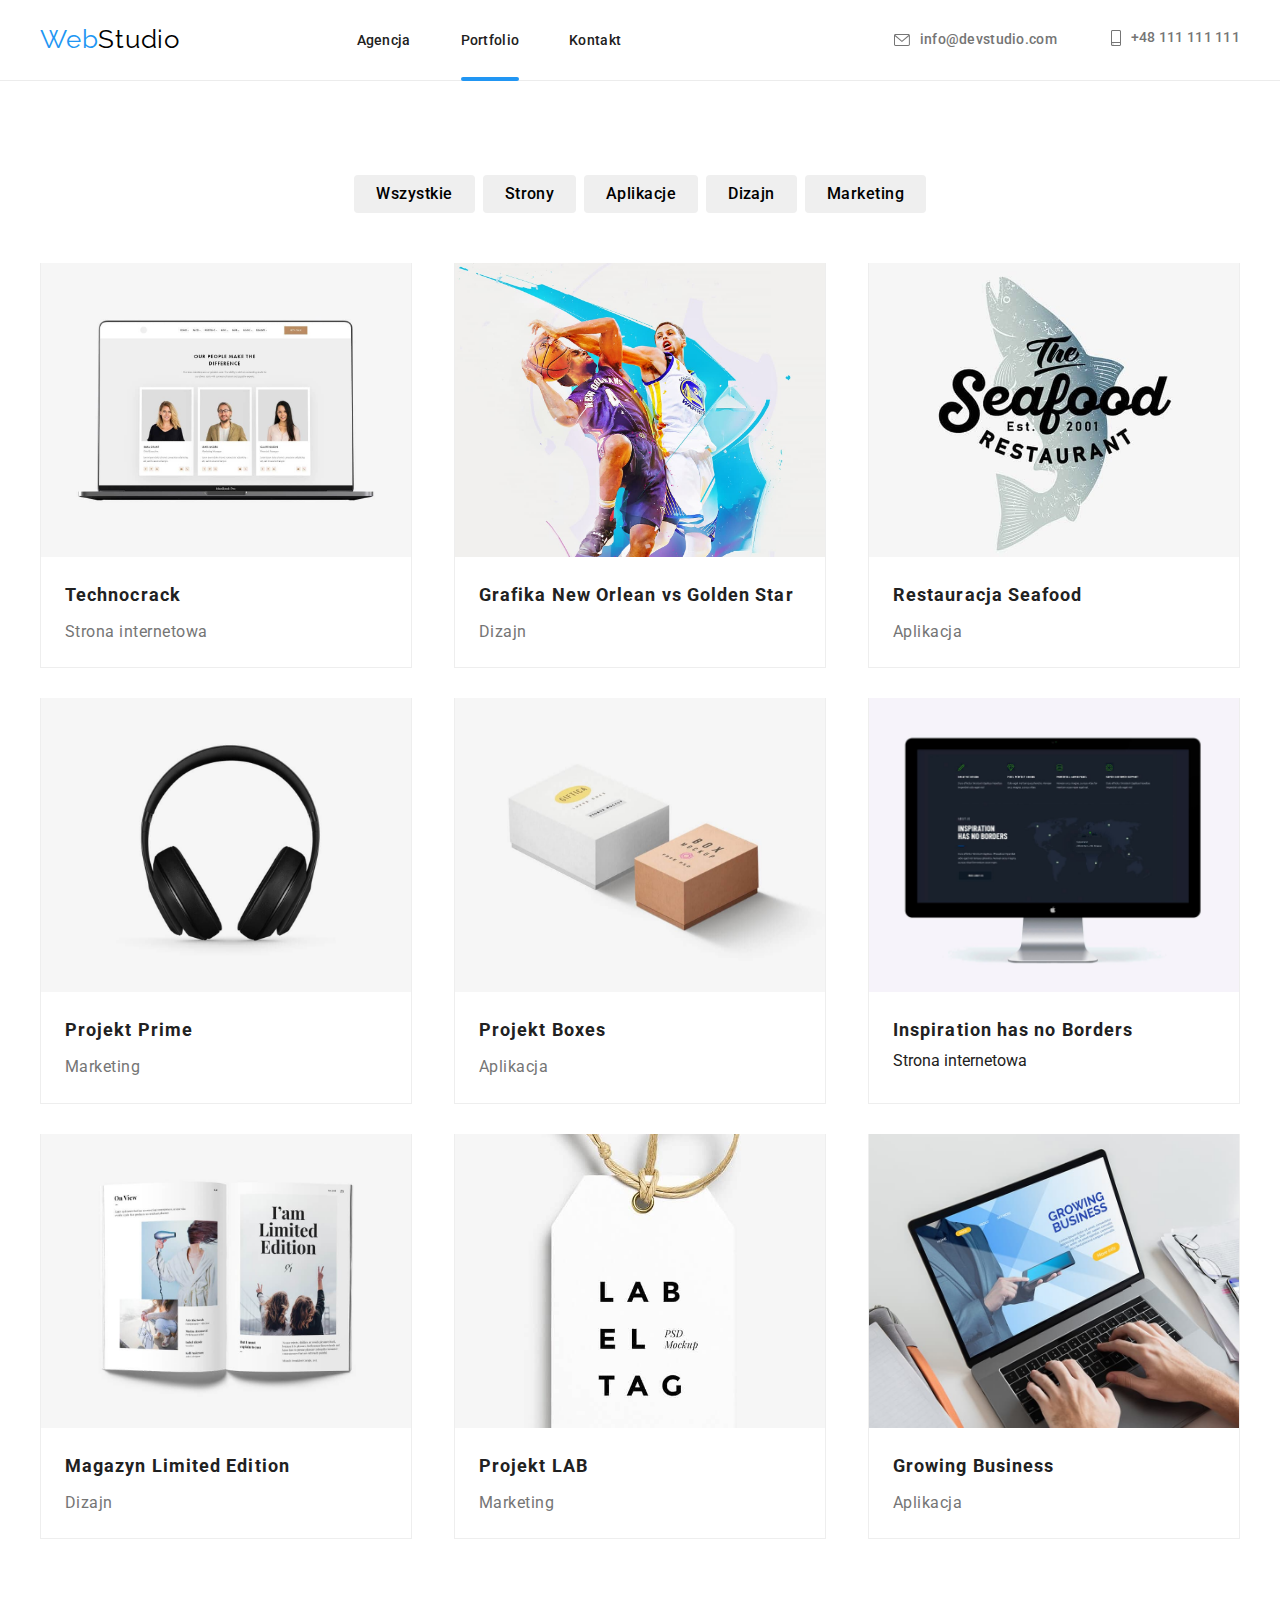
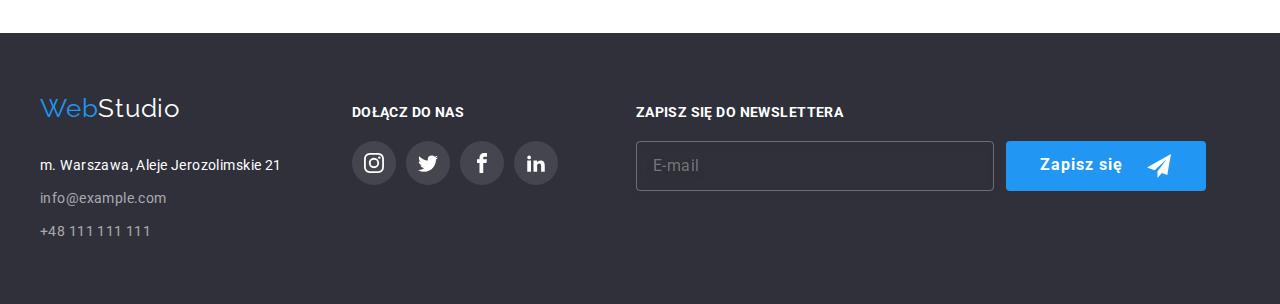
==== commit 4d7b6d53: "portfolio BEM" ====
--- a/portfolio.html
+++ b/portfolio.html
@@ -32,132 +32,132 @@
     <main> 
       <section class="section">
         <div class="container">
-        <ul class="buttons">
-            <li>
-                <button type="button" class="first-button">Wszystkie</button>
-            </li>
-            <li>
-                <button type="button" class="second-button">Strony</button>
-            </li>
-            <li>
-                <button type="button" class="third-button">Aplikacje</button>
-            </li>
-            <li>
-                <button type="button" class="fourth-button">Dizajn</button>
-            </li>
-            <li>
-                <button type="button" class="fifth-button">Marketing</button>
+        <ul class="filtres">
+            <li>
+                <button type="button" class="filtres__btn filtres__btn--first">Wszystkie</button>
+            </li>
+            <li>
+                <button type="button" class="filtres__btn filtres__btn--second">Strony</button>
+            </li>
+            <li>
+                <button type="button" class="filtres__btn filtres__btn--third">Aplikacje</button>
+            </li>
+            <li>
+                <button type="button" class="filtres__btn filtres__btn--fourth">Dizajn</button>
+            </li>
+            <li>
+                <button type="button" class="filtres__btn filtres__btn--fifth">Marketing</button>
             </li>
         </ul>
-        <ul class="project-list"> 
-              <li>
-                <figure class="project-cards">
-                  <div class="hidden">
-                  <img class="project-images" src=images/portfolio-photo1.jpg alt="Zdjęcie laptopa z profilami trzech osób" 
+        <ul class="cards"> 
+              <li class="cards__item">
+                <figure class="cards__content">
+                  <div class="cards__hidden">
+                  <img class="cards__images" src=images/portfolio-photo1.jpg alt="Zdjęcie laptopa z profilami trzech osób" 
                   width="370" height="294">
-                  <p class="hidden-descriptions">Technocrack jest popularną platformą wykorzystywaną do rozpowszechniania koronawirusa. Firmy wykorzystują tę platformę do celów szpiegowskich i ataków na niezabezpieczone serwery konkurencji</p>
+                  <p class="cards__active">Technocrack jest popularną platformą wykorzystywaną do rozpowszechniania koronawirusa. Firmy wykorzystują tę platformę do celów szpiegowskich i ataków na niezabezpieczone serwery konkurencji</p>
                   </div>
-                  <figcaption class="images-description">
-                    <p class="project-name">Technocrack</p>
-                    <p class="project-filtres">Strona internetowa</p>
-                  </figcaption>
-                </figure>
-              </li>
-              <li>
-                <figure class="project-cards">
-                  <div class="hidden">
-                  <img class="project-images-second" src=images/portfolio-photo2.jpg alt="Grafika z dwoma mężczyznami grającymi w koszykówkę" 
+                  <figcaption class="cards__description">
+                    <p class="cards__name">Technocrack</p>
+                    <p class="cards__filtres">Strona internetowa</p>
+                  </figcaption>
+                </figure>
+              </li>
+              <li class="cards__item">
+                <figure class="cards__content">
+                  <div class="cards__hidden">
+                  <img class="cards__images cards__images--second" src=images/portfolio-photo2.jpg alt="Grafika z dwoma mężczyznami grającymi w koszykówkę" 
                   width="370" height="294">
-                  <p class="hidden-descriptions">Technocrack jest popularną platformą wykorzystywaną do rozpowszechniania koronawirusa. Firmy wykorzystują tę platformę do celów szpiegowskich i ataków na niezabezpieczone serwery konkurencji</p> 
-                </div>
-                  <figcaption class="images-description">
-                    <p class="project-name">Grafika New Orlean vs Golden Star</p>
-                    <p class="project-filtres">Dizajn</p>
-                  </figcaption>
-                </figure>
-              </li>
-              <li>
-                <figure class="project-cards">
-                  <div class="hidden">
-                  <img class="project-images" src=images/portfolio-photo3.jpg alt="Logo restauracji Seafood" width="370" height="294">
-                  <p class="hidden-descriptions">Technocrack jest popularną platformą wykorzystywaną do rozpowszechniania koronawirusa. Firmy wykorzystują tę platformę do celów szpiegowskich i ataków na niezabezpieczone serwery konkurencji</p>
-                </div>
-                  <figcaption class="images-description">
-                    <p class="project-name">Restauracja Seafood</p>
-                    <p class="project-filtres">Aplikacja</p>
-                  </figcaption>
-                </figure>
-              </li>
-              <li>
-                <figure class="project-cards">
-                  <div class="hidden">
-                  <img class="project-images" src=images/portfolio-photo4.jpg alt="Czarne słuchawki" width="370" height="294">
-                  <p class="hidden-descriptions">Technocrack jest popularną platformą wykorzystywaną do rozpowszechniania koronawirusa. Firmy wykorzystują tę platformę do celów szpiegowskich i ataków na niezabezpieczone serwery konkurencji</p>
-                </div>
-                  <figcaption class="images-description">
-                    <p class="project-name">Projekt Prime</p>
-                    <p class="project-filtres">Marketing</p>
-                  </figcaption>
-                </figure>
-              </li>
-              <li>
-                <figure class="project-cards">
-                  <div class="hidden">
-                  <img class="project-images" src=images/portfolio-photo5.jpg alt="Dwa pudełka" width="370" height="294">
-                  <p class="hidden-descriptions">Technocrack jest popularną platformą wykorzystywaną do rozpowszechniania koronawirusa. Firmy wykorzystują tę platformę do celów szpiegowskich i ataków na niezabezpieczone serwery konkurencji</p>
-                </div>
-                  <figcaption class="images-description">
-                    <p class="project-name">Projekt Boxes</p>
-                    <p class="project-filtres">Aplikacja</p>
-                  </figcaption>
-                </figure>
-              </li>
-              <li>
-                <figure class="project-cards">
-                  <div class="hidden">
-                  <img class="project-images" src=images/portfolio-photo6.jpg alt="Ekran monitora z otwartą stroną internetową" 
+                  <p class="cards__active">Technocrack jest popularną platformą wykorzystywaną do rozpowszechniania koronawirusa. Firmy wykorzystują tę platformę do celów szpiegowskich i ataków na niezabezpieczone serwery konkurencji</p> 
+                </div>
+                  <figcaption class="cards__description">
+                    <p class="cards__name">Grafika New Orlean vs Golden Star</p>
+                    <p class="cards__filtres">Dizajn</p>
+                  </figcaption>
+                </figure>
+              </li>
+              <li class="cards__item">
+                <figure class="cards__content">
+                  <div class="cards__hidden">
+                  <img class="cards__images" src=images/portfolio-photo3.jpg alt="Logo restauracji Seafood" width="370" height="294">
+                  <p class="cards__active">Technocrack jest popularną platformą wykorzystywaną do rozpowszechniania koronawirusa. Firmy wykorzystują tę platformę do celów szpiegowskich i ataków na niezabezpieczone serwery konkurencji</p>
+                </div>
+                  <figcaption class="cards__description">
+                    <p class="cards__name">Restauracja Seafood</p>
+                    <p class="cards__filtres">Aplikacja</p>
+                  </figcaption>
+                </figure>
+              </li>
+              <li class="cards__item">
+                <figure class="cards__content">
+                  <div class="cards__hidden">
+                  <img class="cards__images" src=images/portfolio-photo4.jpg alt="Czarne słuchawki" width="370" height="294">
+                  <p class="cards__active">Technocrack jest popularną platformą wykorzystywaną do rozpowszechniania koronawirusa. Firmy wykorzystują tę platformę do celów szpiegowskich i ataków na niezabezpieczone serwery konkurencji</p>
+                </div>
+                  <figcaption class="cards__description">
+                    <p class="cards__name">Projekt Prime</p>
+                    <p class="cards__filtres">Marketing</p>
+                  </figcaption>
+                </figure>
+              </li>
+              <li class="cards__item">
+                <figure class="cards__content">
+                  <div class="cards__hidden">
+                  <img class="cards__images" src=images/portfolio-photo5.jpg alt="Dwa pudełka" width="370" height="294">
+                  <p class="cards__active">Technocrack jest popularną platformą wykorzystywaną do rozpowszechniania koronawirusa. Firmy wykorzystują tę platformę do celów szpiegowskich i ataków na niezabezpieczone serwery konkurencji</p>
+                </div>
+                  <figcaption class="cards__description">
+                    <p class="cards__name">Projekt Boxes</p>
+                    <p class="cards__filtres">Aplikacja</p>
+                  </figcaption>
+                </figure>
+              </li>
+              <li class="cards__item">
+                <figure class="cards__content">
+                  <div class="cards__hidden">
+                  <img class="cards__images" src=images/portfolio-photo6.jpg alt="Ekran monitora z otwartą stroną internetową" 
                   width="370" height="294">
-                  <p class="hidden-descriptions">Technocrack jest popularną platformą wykorzystywaną do rozpowszechniania koronawirusa. Firmy wykorzystują tę platformę do celów szpiegowskich i ataków na niezabezpieczone serwery konkurencji</p>
-                </div>
-                  <figcaption class="images-description">
-                    <p class="project-name">Inspiration has no Borders</p>
-                    <p class="project-filtres">Strona internetowa</p>
-                  </figcaption>
-                </figure>
-              </li>
-              <li>
-                <figure class="project-cards">
-                  <div class="hidden">
-                  <img class="project-images" src=images/portfolio-photo7.jpg alt="Otwarte czasopismo" width="370" height="294">
-                  <p class="hidden-descriptions">Technocrack jest popularną platformą wykorzystywaną do rozpowszechniania koronawirusa. Firmy wykorzystują tę platformę do celów szpiegowskich i ataków na niezabezpieczone serwery konkurencji</p>
-                </div>
-                  <figcaption class="images-description">
-                    <p class="project-name">Magazyn Limited Edition</p>
-                    <p class="project-filtres">Dizajn</p>
-                  </figcaption>
-                </figure>
-              </li>
-              <li>
-                <figure class="project-cards">
-                  <div class="hidden">
-                  <img class="project-images" src=images/portfolio-photo8.jpg alt="Etykieta z logiem marki" width="370" height="294">
-                  <p class="hidden-descriptions">Technocrack jest popularną platformą wykorzystywaną do rozpowszechniania koronawirusa. Firmy wykorzystują tę platformę do celów szpiegowskich i ataków na niezabezpieczone serwery konkurencji</p> 
-                </div>
-                  <figcaption class="images-description">
-                    <p class="project-name">Projekt LAB</p>
-                    <p class="project-filtres">Marketing</p>
-                  </figcaption>
-                </figure>
-              </li>
-              <li>
-                <figure class="project-cards">
-                  <div class="hidden">
-                  <img class="project-images" src=images/portfolio-photo9.jpg alt="Mężczyzna piszący na laptopie" width="370" height="294">
-                  <p class="hidden-descriptions">Technocrack jest popularną platformą wykorzystywaną do rozpowszechniania koronawirusa. Firmy wykorzystują tę platformę do celów szpiegowskich i ataków na niezabezpieczone serwery konkurencji</p>
-                </div>
-                  <figcaption class="images-description">
-                    <p class="project-name">Growing Business</p>
-                    <p class="project-filtres">Aplikacja</p>
+                  <p class="cards__active">Technocrack jest popularną platformą wykorzystywaną do rozpowszechniania koronawirusa. Firmy wykorzystują tę platformę do celów szpiegowskich i ataków na niezabezpieczone serwery konkurencji</p>
+                </div>
+                  <figcaption class="cards__description">
+                    <p class="cards__name">Inspiration has no Borders</p>
+                    <p class="cards__project-filtres">Strona internetowa</p>
+                  </figcaption>
+                </figure>
+              </li>
+              <li class="cards__item">
+                <figure class="cards__content">
+                  <div class="cards__hidden">
+                  <img class="cards__images" src=images/portfolio-photo7.jpg alt="Otwarte czasopismo" width="370" height="294">
+                  <p class="cards__active">Technocrack jest popularną platformą wykorzystywaną do rozpowszechniania koronawirusa. Firmy wykorzystują tę platformę do celów szpiegowskich i ataków na niezabezpieczone serwery konkurencji</p>
+                </div>
+                  <figcaption class="cards__description">
+                    <p class="cards__name">Magazyn Limited Edition</p>
+                    <p class="cards__filtres">Dizajn</p>
+                  </figcaption>
+                </figure>
+              </li>
+              <li class="cards__item">
+                <figure class="cards__content">
+                  <div class="cards__hidden">
+                  <img class="cards__images" src=images/portfolio-photo8.jpg alt="Etykieta z logiem marki" width="370" height="294">
+                  <p class="cards__active">Technocrack jest popularną platformą wykorzystywaną do rozpowszechniania koronawirusa. Firmy wykorzystują tę platformę do celów szpiegowskich i ataków na niezabezpieczone serwery konkurencji</p> 
+                </div>
+                  <figcaption class="cards__description">
+                    <p class="cards__name">Projekt LAB</p>
+                    <p class="cards__filtres">Marketing</p>
+                  </figcaption>
+                </figure>
+              </li>
+              <li class="cards__item">
+                <figure class="cards__content">
+                  <div class="cards__hidden">
+                  <img class="cards__images" src=images/portfolio-photo9.jpg alt="Mężczyzna piszący na laptopie" width="370" height="294">
+                  <p class="cards__active">Technocrack jest popularną platformą wykorzystywaną do rozpowszechniania koronawirusa. Firmy wykorzystują tę platformę do celów szpiegowskich i ataków na niezabezpieczone serwery konkurencji</p>
+                </div>
+                  <figcaption class="cards__description">
+                    <p class="cards__name">Growing Business</p>
+                    <p class="cards__filtres">Aplikacja</p>
                   </figcaption>
                 </figure>
               </li>
@@ -166,43 +166,43 @@
       </section>
     </main>
     <footer>
-      <div class="container footer-block">
-      <div class="footer-description"> 
-      <a href="" class="footer-logo"><span class="footer-logo--decoration">Web</span>Studio</a>
+      <div class="container container--last-part">
+      <div class="bottom"> 
+      <a href="" class="bottom__logo"><span class="bottom__logo--decoration">Web</span>Studio</a>
       <address>
-        <p class="address">m. Warszawa, Aleje Jerozolimskie 21</p>
-        <ul class="footer-contact">
-       <li><a href="mailto:info@devstudio.com" class="footer-mail">info@example.com </a></li>
-        <li><a href="tel:+48111111111" class="footer-tel">+48 111 111 111</a></li>
+        <p class="bottom__address">m. Warszawa, Aleje Jerozolimskie 21</p>
+        <ul class="bottom__contact">
+       <li><a href="mailto:info@devstudio.com" class="bottom__link">info@example.com </a></li>
+        <li><a href="tel:+48111111111" class="bottom__link">+48 111 111 111</a></li>
       </ul>
       </address>
 </div>
-<div class="footer-social-media">
-  <p class="footer-media">Dołącz do nas</p>
-  <ul class="social-media">
-    <li>
-      <a href="https://www.instagram.com/" class="footer-media-icons">
+<div class="footer-social">
+  <p class="footer-social__headline">Dołącz do nas</p>
+  <ul class="media">
+    <li>
+      <a href="https://www.instagram.com/" class="media__icons media__icons--footer">
       <svg width="20px" height="20px">
         <use href="./images/icons.svg#icon-instagram"></use>
       </svg>
       </a>
     </li>
     <li>
-      <a href="https://twitter.com/" class="footer-media-icons">
+      <a href="https://twitter.com/" class="media__icons media__icons--footer">
       <svg width="20px" height="20px">
       <use href="./images/icons.svg#icon-twitter"></use>
     </svg>
     </a>
   </li>
     <li>
-      <a href="https://www.facebook.com/" class="footer-media-icons">
+      <a href="https://www.facebook.com/" class="media__icons media__icons--footer">
       <svg width="20px" height="20px">
       <use href="./images/icons.svg#icon-facebook"></use>
     </svg>
     </a>
   </li>
     <li>
-      <a href="https://linkedin.com/" class="footer-media-icons">
+      <a href="https://linkedin.com/" class="media__icons media__icons--footer">
       <svg width="20px" height="20px">
       <use href="./images/icons.svg#icon-linkedin"></use>
     </svg>
@@ -210,13 +210,13 @@
   </li>
   </ul>
 </div>
-<div class="newsletter-block">
+<div>
   <form class="newsletter">
-<label class="newsletter-label">
- <p class="newsletter-title">Zapisz się do newslettera</p>
-  <input class="newsletter-input" type="email" name="email" placeholder="E-mail"/>
+<label class="newsletter__label">
+ <span class="newsletter__title">Zapisz się do newslettera</span>
+  <input class="newsletter__input" type="email" name="email" placeholder="E-mail"/>
 </label>
-<button type="submit" class="newsletter-btn">Zapisz się<svg width="24px" height="24px"><use href="./images/icons.svg#icon-icon-send"></use></svg></button>
+<button type="submit" class="button button--newsletter">Zapisz się<svg width="24px" height="24px"><use href="./images/icons.svg#icon-icon-send"></use></svg></button>
   </form>
 </div>
 </div>
--- a/css/styles.css
+++ b/css/styles.css
@@ -369,7 +369,7 @@
 
 /* ---------MAIN portfolio ------- */
 
-.first-button:hover, .second-button:hover, .third-button:hover, .fourth-button:hover, .fifth-button:hover {
+.filtres__btn:hover {
     color: #FFFFFF;
     background-color: #2196F3;
     box-shadow: 0px 3px 1px rgba(0, 0, 0, 0.1), 0px 1px 2px rgba(0, 0, 0, 0.08), 0px 2px 2px rgba(0, 0, 0, 0.12);
@@ -377,17 +377,15 @@
     border-color: #2196F3;
 }
 
-.first-button:focus, .second-button:focus, .third-button:focus, .fourth-button:focus, .fifth-button:focus {
-    color: #FFFFFF;
+.filtres__btn:focus {
+color: #FFFFFF;
     background-color: #2196F3;
     box-shadow: 0px 3px 1px rgba(0, 0, 0, 0.1), 0px 1px 2px rgba(0, 0, 0, 0.08), 0px 2px 2px rgba(0, 0, 0, 0.12);
     border-radius: 4px;
     border-color: #2196F3;
 }
 
-.first-button {
-    width: 121px;
-    height: 38px;
+.filtres__btn {
     font-weight: 500;
     font-size: 16px;
     line-height: 1.6;
@@ -398,70 +396,35 @@
     transition: color 250ms cubic-bezier(0.4, 0, 0.2, 1) 0ms, box-shadow 250ms cubic-bezier(0.4, 0, 0.2, 1) 0ms,
      border 250ms cubic-bezier(0.4, 0, 0.2, 1) 0ms,
      background-color 250ms cubic-bezier(0.4, 0, 0.2, 1) 0ms;
-    
-}
-
-.second-button {
+}
+.filtres__btn--first {
+    width: 121px;
+    height: 38px; 
+}
+
+
+
+.filtres__btn--second{
     width: 93px;
     height: 38px;
-    font-weight: 500;
-    font-size: 16px;
-    line-height: 1.6;
-    letter-spacing: 0.03em;
-    cursor: pointer;
-    border:none;
-    border-radius: 4px;
-    transition: color 250ms cubic-bezier(0.4, 0, 0.2, 1) 0ms, box-shadow 250ms cubic-bezier(0.4, 0, 0.2, 1) 0ms,
-     border 250ms cubic-bezier(0.4, 0, 0.2, 1) 0ms,
-     background-color 250ms cubic-bezier(0.4, 0, 0.2, 1) 0ms;
-}
-
-.third-button {
+    }
+
+.filtres__btn--third {
     width: 114px;
     height: 38px;
-    font-weight: 500;
-    font-size: 16px;
-    line-height: 1.6;
-    letter-spacing: 0.03em;
-    cursor: pointer;
-    border: none;
-    border-radius: 4px;
-    transition: color 250ms cubic-bezier(0.4, 0, 0.2, 1) 0ms, box-shadow 250ms cubic-bezier(0.4, 0, 0.2, 1) 0ms,
-     border 250ms cubic-bezier(0.4, 0, 0.2, 1) 0ms,
-     background-color 250ms cubic-bezier(0.4, 0, 0.2, 1) 0ms;
-}
-
-.fourth-button {
+    }
+
+.filtres__btn--fourth {
     width: 91px;
     height: 38px;
-    font-weight: 500;
-    font-size: 16px;
-    line-height: 1.6;
-    letter-spacing: 0.03em;
-    cursor: pointer;
-    border: none;
-    border-radius: 4px;
-    transition: color 250ms cubic-bezier(0.4, 0, 0.2, 1) 0ms, box-shadow 250ms cubic-bezier(0.4, 0, 0.2, 1) 0ms,
-     border 250ms cubic-bezier(0.4, 0, 0.2, 1) 0ms,
-     background-color 250ms cubic-bezier(0.4, 0, 0.2, 1) 0ms;
-}
-
-.fifth-button {
+    }
+
+.filtres__btn--fifth{
     width: 121px;
     height: 38px;
-    font-weight: 500;
-    font-size: 16px;
-    line-height: 1.6;
-    letter-spacing: 0.03em;
-    cursor: pointer;
-    border: none;
-    border-radius: 4px;
-    transition: color 250ms cubic-bezier(0.4, 0, 0.2, 1) 0ms, box-shadow 250ms cubic-bezier(0.4, 0, 0.2, 1) 0ms,
-     border 250ms cubic-bezier(0.4, 0, 0.2, 1) 0ms,
-     background-color 250ms cubic-bezier(0.4, 0, 0.2, 1) 0ms;
-}
-
-.project-name {
+    }
+
+.cards__name {
     font-weight: 700;
     font-size: 18px;
     line-height: 2;
@@ -469,39 +432,39 @@
     margin-bottom: 4px;
 }
 
-.project-filtres {
+.cards__filtres {
     font-size: 16px;
     line-height: 1.9;
     color: #757575;
     letter-spacing: 0.03em;
 }
 
-.project-list {
+.cards{
     display:flex;
     flex-wrap: wrap;
     justify-content: space-between;
     gap: 30px;
 }
 
-.project-cards:hover {
+.cards__content:hover {
     box-shadow: 0px 1px 1px rgba(0, 0, 0, 0.12), 0px 4px 4px rgba(0, 0, 0, 0.06), 1px 4px 6px rgba(0, 0, 0, 0.16);
 cursor:pointer;
 }
-.project-cards {
+.cards__content{
     transition: box-shadow 250ms cubic-bezier(0.4, 0, 0.2, 1) 0ms;
 }
-.project-images {
+.cards__images {
     object-fit: cover;
     
 }
-.hidden {
+.cards__hidden {
 position:relative;
     overflow: hidden;  
     width:370px; 
     height:294px;
 }
 
-.hidden-descriptions {
+.cards__active {
     background-color: rgba(33, 150, 243, 0.9);
     position: absolute;
     width: 370px;
@@ -520,25 +483,24 @@
 transition: transform 250ms cubic-bezier(0.4, 0, 0.2, 1) 0ms ;
 
 }
-.hidden:hover .hidden-descriptions {
+.cards__hidden:hover .cards__active{
     transform: translate(0%,0%); 
 }
-.images-description:hover .hidden-descriptions{
+.cards__description:hover .cards__active{
     transform: translate(0%,0%); 
 }
-.project-images-second {
-    object-fit: cover;
+.cards__images--second {
     object-position: 100% 15%;
 }
 
-.container > .buttons {
+.filtres {
     display: flex;
     gap:8px;
     justify-content: center;
     margin-bottom: 50px;
 }
 
-.project-list > li {
+.cards__item{
     border-bottom-width: 1px;
     border-bottom-style: solid;
     border-bottom-color: #eeeeee;
@@ -551,7 +513,7 @@
 }
 
 
-.images-description {
+.cards__description {
     padding-top:20px;
     padding-bottom: 20px;
     padding-left: 24px;
@@ -922,7 +884,7 @@
     outline-color:#2196F3;
     transition: outline-color 250ms cubic-bezier(0.4, 0, 0.2, 1) 0ms; 
  }
- 
+
 .button--form{
  margin-left:124px;
 margin-top:30px;
